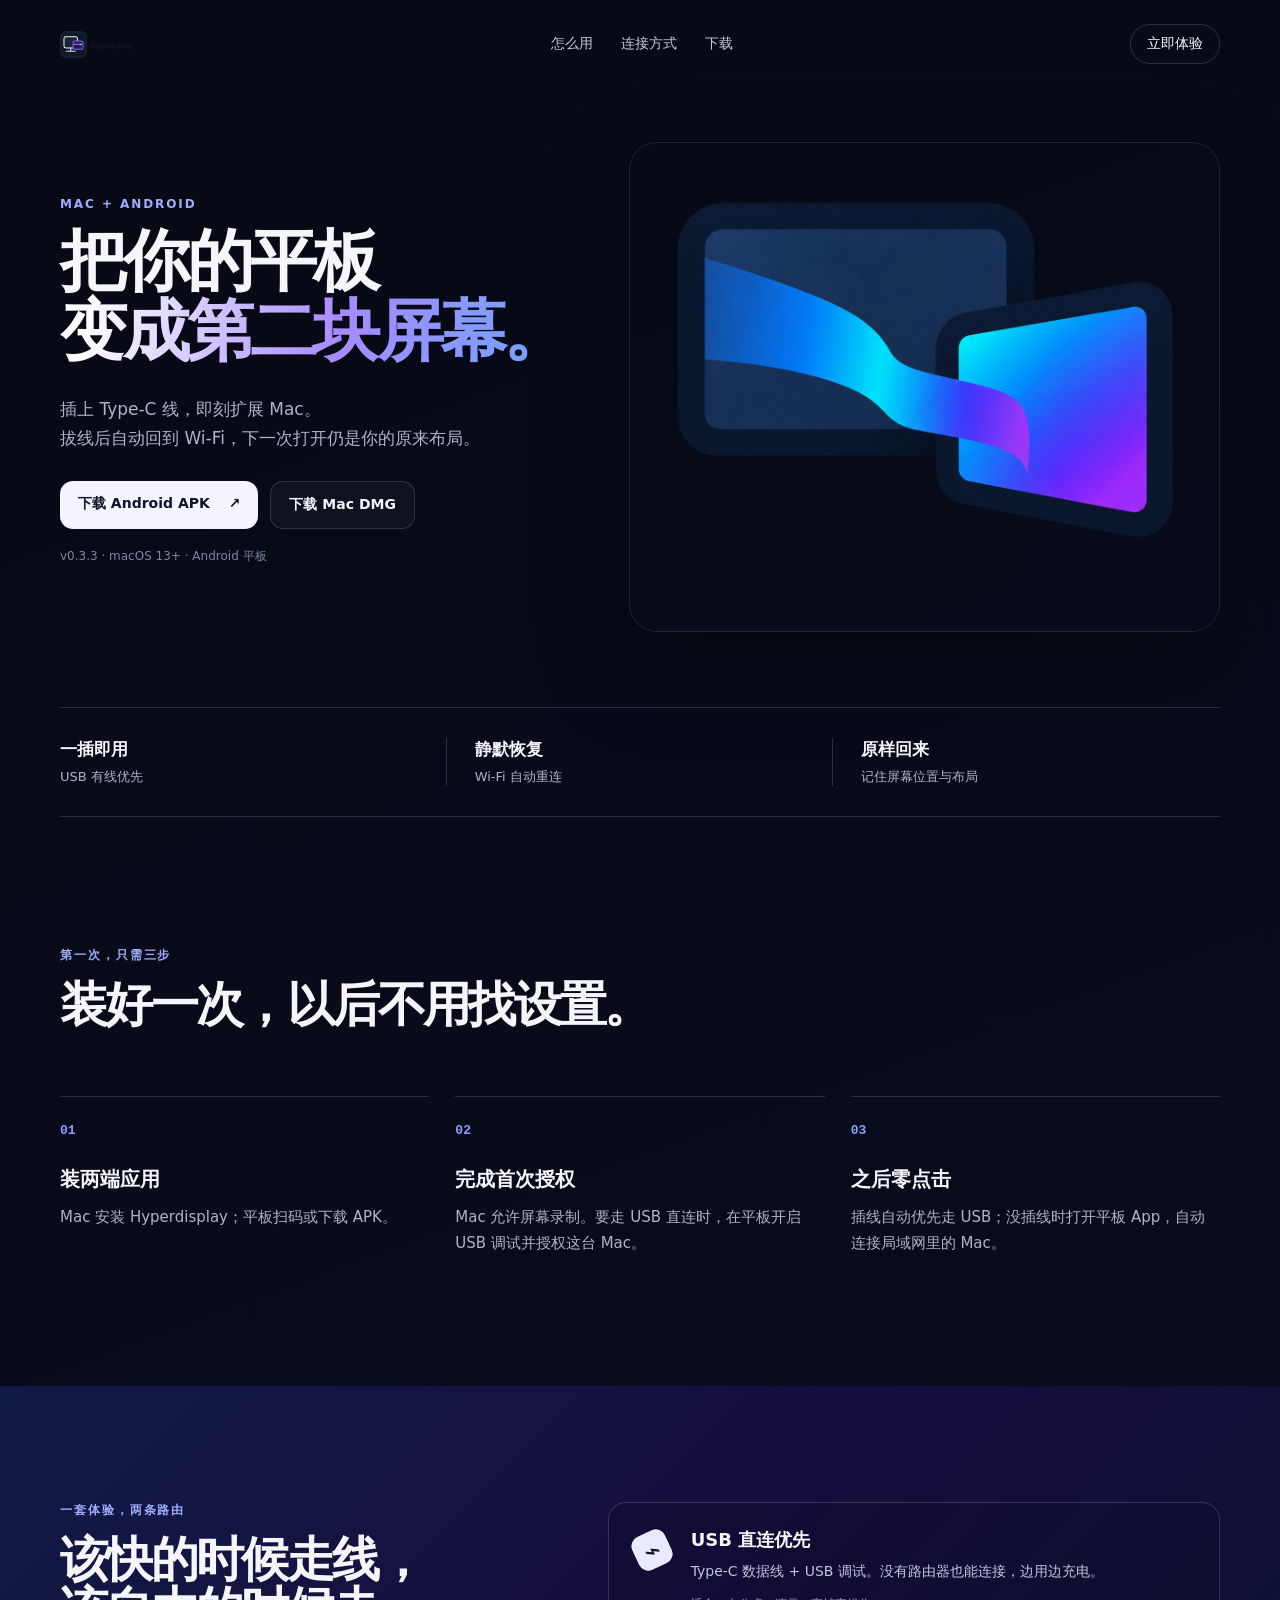
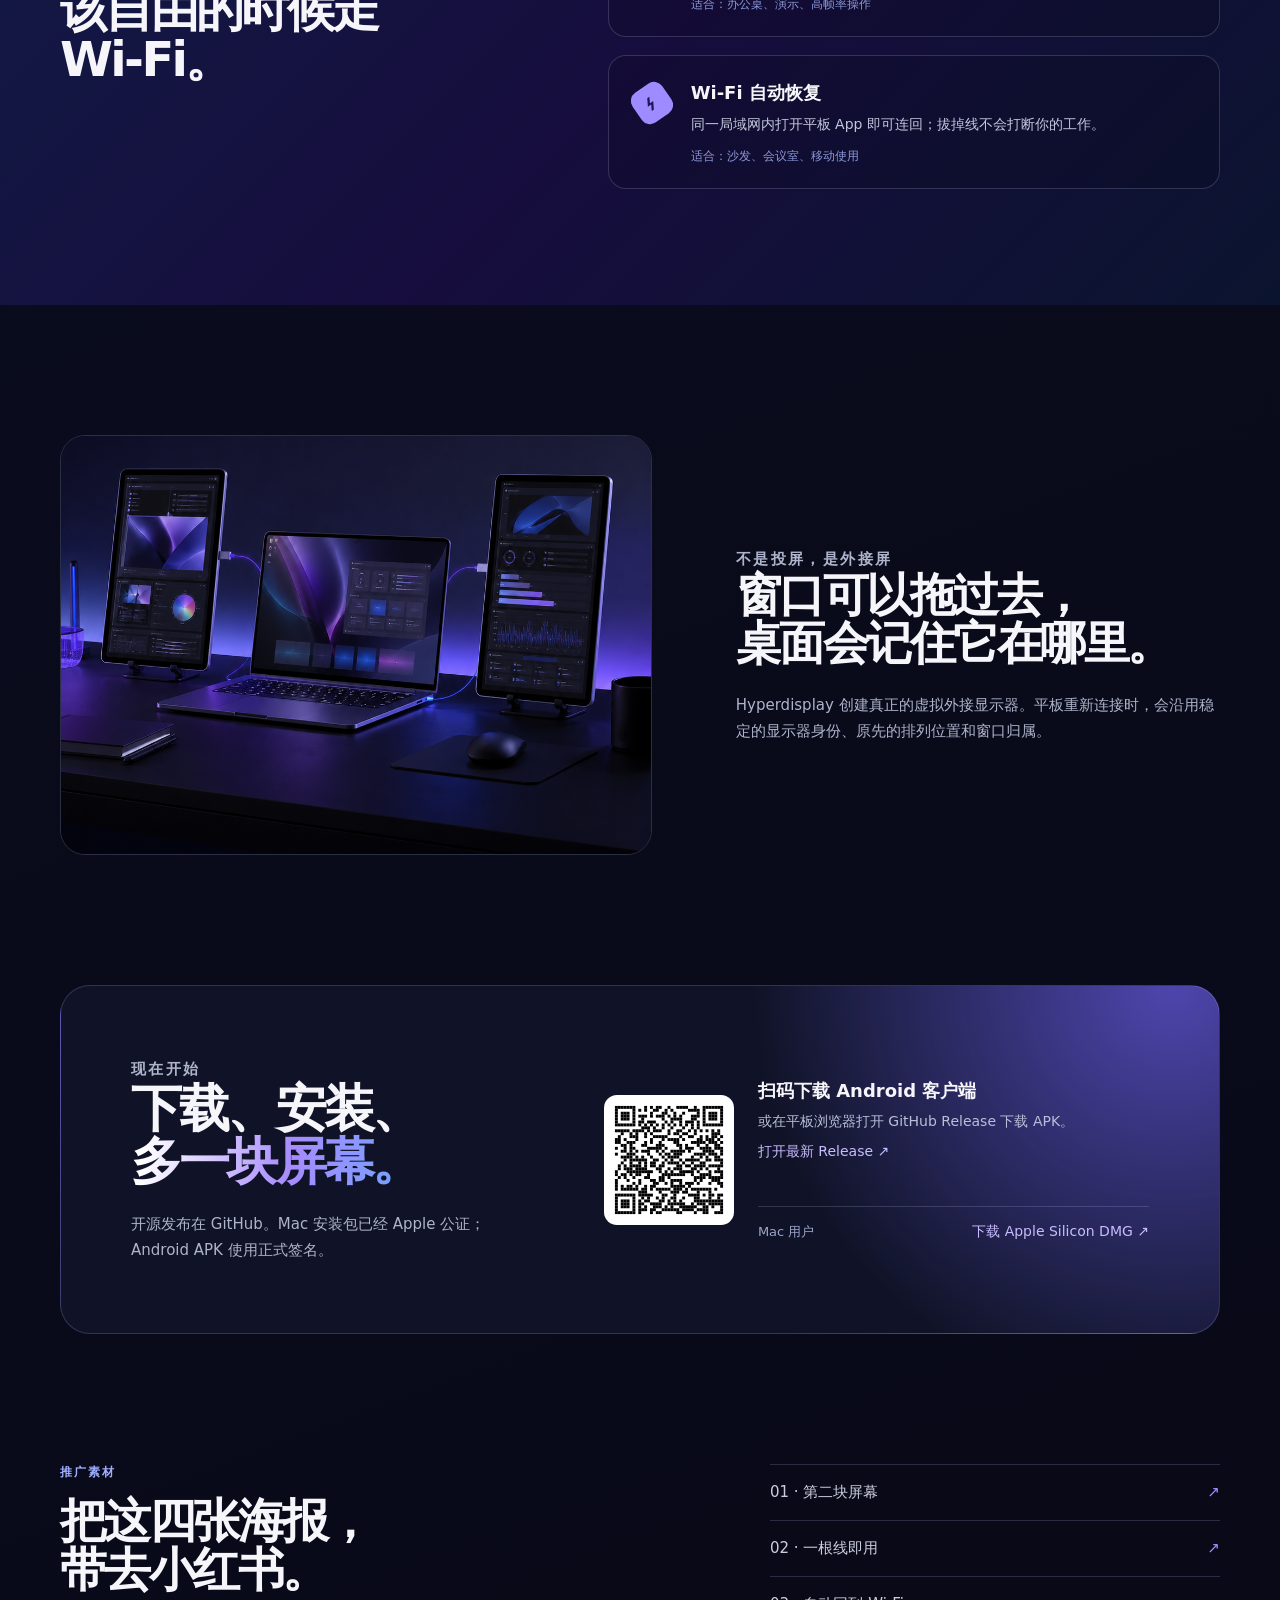
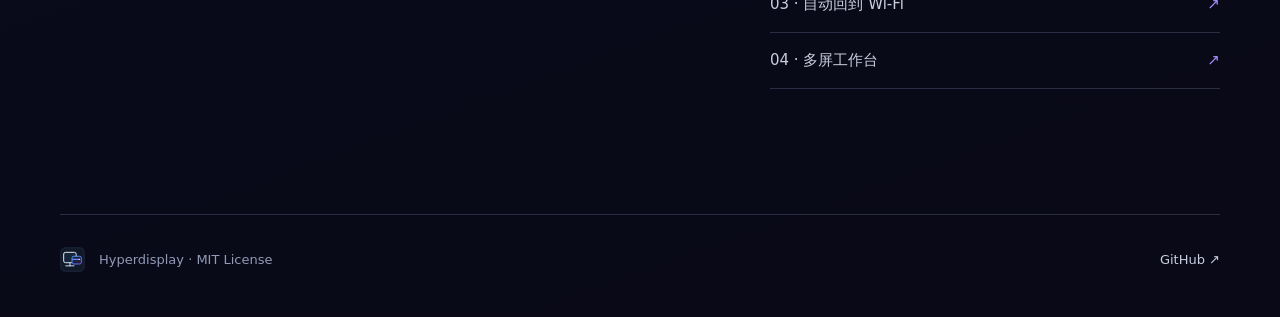
==== site/index.html @ ab23273b "release: prepare v0.3.3 with stable layouts and USB upgrade" ====
<!doctype html>
<html lang="zh-CN">
  <head>
    <meta charset="utf-8" />
    <meta name="viewport" content="width=device-width, initial-scale=1" />
    <meta name="description" content="Hyperdisplay：让 Android 平板成为 Mac 的第二块外接屏。USB 优先，Wi‑Fi 自动恢复。" />
    <title>Hyperdisplay — 让平板成为 Mac 的第二块屏幕</title>
    <link rel="icon" href="assets/hyperdisplay-mark.svg" type="image/svg+xml" />
    <link rel="stylesheet" href="styles.css" />
  </head>
  <body>
    <div class="aurora aurora-a"></div><div class="aurora aurora-b"></div>
    <header class="nav wrap">
      <a class="brand" href="#top" aria-label="Hyperdisplay 首页"><img src="assets/hyperdisplay-logo.svg" alt="Hyperdisplay" /></a>
      <nav aria-label="页面导航"><a href="#how">怎么用</a><a href="#connection">连接方式</a><a href="#download">下载</a></nav>
      <a class="nav-download" href="#download">立即体验</a>
    </header>

    <main id="top">
      <section class="hero wrap">
        <div class="hero-copy">
          <p class="eyeline">MAC + ANDROID</p>
          <h1>把你的平板<br /><em>变成第二块屏幕。</em></h1>
          <p class="hero-lede">插上 Type‑C 线，即刻扩展 Mac。<br />拔线后自动回到 Wi‑Fi，下一次打开仍是你的原来布局。</p>
          <div class="hero-actions">
            <a class="button primary" href="https://github.com/dyyz1993/hyperdisplay/releases/latest/download/Hyperdisplay-android.apk">下载 Android APK <span>↗</span></a>
            <a class="button secondary" href="https://github.com/dyyz1993/hyperdisplay/releases/latest/download/Hyperdisplay-macOS-arm64.dmg">下载 Mac DMG</a>
          </div>
          <p class="release-note">v0.3.3 · macOS 13+ · Android 平板</p>
        </div>
        <div class="hero-art"><img src="assets/hero.png" alt="Mac 与平板通过紫蓝色连接线协同工作" /></div>
      </section>

      <section class="promise wrap" aria-label="产品优势">
        <div><strong>一插即用</strong><span>USB 有线优先</span></div>
        <div><strong>静默恢复</strong><span>Wi‑Fi 自动重连</span></div>
        <div><strong>原样回来</strong><span>记住屏幕位置与布局</span></div>
      </section>

      <section id="how" class="how wrap">
        <div class="section-intro"><p class="eyeline">第一次，只需三步</p><h2>装好一次，以后不用找设置。</h2></div>
        <ol>
          <li><span>01</span><h3>装两端应用</h3><p>Mac 安装 Hyperdisplay；平板扫码或下载 APK。</p></li>
          <li><span>02</span><h3>完成首次授权</h3><p>Mac 允许屏幕录制。要走 USB 直连时，在平板开启 USB 调试并授权这台 Mac。</p></li>
          <li><span>03</span><h3>之后零点击</h3><p>插线自动优先走 USB；没插线时打开平板 App，自动连接局域网里的 Mac。</p></li>
        </ol>
      </section>

      <section id="connection" class="connection">
        <div class="wrap connection-grid">
          <div class="connection-copy"><p class="eyeline">一套体验，两条路由</p><h2>该快的时候走线，<br />该自由的时候走 Wi‑Fi。</h2></div>
          <div class="routes">
            <article><div class="route-icon cable">⌁</div><h3>USB 直连优先</h3><p>Type‑C 数据线 + USB 调试。没有路由器也能连接，边用边充电。</p><small>适合：办公桌、演示、高帧率操作</small></article>
            <article><div class="route-icon wifi">⌁</div><h3>Wi‑Fi 自动恢复</h3><p>同一局域网内打开平板 App 即可连回；拔掉线不会打断你的工作。</p><small>适合：沙发、会议室、移动使用</small></article>
          </div>
        </div>
      </section>

      <section class="layout wrap">
        <div class="layout-visual"><img src="assets/poster-multi.png" alt="一台 Mac 与多个平板外接屏组成的工作空间" /></div>
        <div><p class="eyeline">不是投屏，是外接屏</p><h2>窗口可以拖过去，<br />桌面会记住它在哪里。</h2><p>Hyperdisplay 创建真正的虚拟外接显示器。平板重新连接时，会沿用稳定的显示器身份、原先的排列位置和窗口归属。</p></div>
      </section>

      <section id="download" class="download wrap">
        <div class="download-copy"><p class="eyeline">现在开始</p><h2>下载、安装、<br /><em>多一块屏幕。</em></h2><p>开源发布在 GitHub。Mac 安装包已经 Apple 公证；Android APK 使用正式签名。</p></div>
        <div class="download-panel">
          <img class="qr" src="assets/qr-android.svg" alt="扫描下载 Android APK" />
          <div><h3>扫码下载 Android 客户端</h3><p>或在平板浏览器打开 GitHub Release 下载 APK。</p><a href="https://github.com/dyyz1993/hyperdisplay/releases/latest">打开最新 Release ↗</a></div>
          <div class="mac-row"><span>Mac 用户</span><a href="https://github.com/dyyz1993/hyperdisplay/releases/latest/download/Hyperdisplay-macOS-arm64.dmg">下载 Apple Silicon DMG ↗</a></div>
        </div>
      </section>

      <section class="social wrap"><div><p class="eyeline">推广素材</p><h2>把这四张海报，<br />带去小红书。</h2></div><div class="poster-links"><a href="posters/01-second-screen.html">01 · 第二块屏幕</a><a href="posters/02-one-cable.html">02 · 一根线即用</a><a href="posters/03-wifi-recovery.html">03 · 自动回到 Wi‑Fi</a><a href="posters/04-multi-display.html">04 · 多屏工作台</a></div></section>
    </main>

    <footer class="wrap"><img src="assets/hyperdisplay-mark.svg" alt="" /><span>Hyperdisplay · MIT License</span><a href="https://github.com/dyyz1993/hyperdisplay">GitHub ↗</a></footer>
  </body>
</html>
---- site/styles.css ----
:root{--ink:#070914;--ink2:#0d1124;--paper:#f5f5fa;--muted:#aeb4cb;--violet:#8d68ff;--blue:#4a84ff;--line:rgba(198,210,255,.18);font-family:"SF Pro Display","PingFang SC","Noto Sans CJK SC",system-ui,sans-serif;color:var(--paper);background:var(--ink)}*{box-sizing:border-box}html{scroll-behavior:smooth}body{margin:0;overflow-x:hidden;background:linear-gradient(160deg,#070914 0%,#090c1d 48%,#090917 100%)}a{color:inherit;text-decoration:none}.wrap{width:min(1160px,calc(100% - 48px));margin-inline:auto}.aurora{position:fixed;z-index:-1;filter:blur(90px);opacity:.25;border-radius:50%;pointer-events:none}.aurora-a{width:380px;height:380px;background:#3155ff;top:-120px;right:-100px}.aurora-b{width:360px;height:360px;background:#7039ec;left:-160px;top:760px}.nav{height:88px;display:flex;align-items:center;justify-content:space-between;gap:28px}.brand img{height:27px;display:block}.nav nav{display:flex;gap:28px;font-size:14px;color:#c7c9d7}.nav nav a:hover{color:#fff}.nav-download{padding:10px 16px;border:1px solid var(--line);border-radius:999px;font-size:14px}.hero{min-height:610px;display:grid;grid-template-columns:1fr 1.08fr;align-items:center;gap:22px;padding-block:54px 75px}.eyeline{margin:0 0 16px;color:#9faeff;font-size:12px;letter-spacing:.16em;font-weight:700}.hero h1,.section-intro h2,.connection h2,.layout h2,.download h2,.social h2{margin:0;letter-spacing:-.055em;line-height:1.04;font-size:clamp(42px,5.25vw,72px)}em{font-style:normal;background:linear-gradient(100deg,#fff 5%,#a78bff 55%,#6ba5ff);-webkit-background-clip:text;background-clip:text;color:transparent}.hero-lede{color:var(--muted);font-size:17px;line-height:1.7;margin:28px 0}.hero-actions{display:flex;gap:12px;flex-wrap:wrap}.button{border-radius:13px;padding:14px 18px;font-size:14px;font-weight:650;transition:transform .2s,background .2s}.button:hover{transform:translateY(-2px)}.primary{background:#f3f4ff;color:#111426}.primary span{margin-left:14px}.secondary{border:1px solid var(--line);background:rgba(255,255,255,.035)}.release-note{font-size:12px;color:#7e86a6;margin-top:19px}.hero-art{height:490px;overflow:hidden;border-radius:28px;border:1px solid rgba(151,171,255,.15);box-shadow:0 35px 90px rgba(0,0,0,.4)}.hero-art img{width:100%;height:100%;object-fit:cover;object-position:center;display:block}.promise{border-top:1px solid var(--line);border-bottom:1px solid var(--line);display:grid;grid-template-columns:repeat(3,1fr);padding:30px 0;margin-bottom:130px}.promise div{padding:0 28px;border-right:1px solid var(--line)}.promise div:first-child{padding-left:0}.promise div:last-child{border:0}.promise strong,.promise span{display:block}.promise strong{font-size:17px;margin-bottom:7px}.promise span{font-size:13px;color:var(--muted)}.how{padding-bottom:130px}.section-intro{max-width:630px}.section-intro h2{font-size:48px}.how ol{list-style:none;margin:66px 0 0;padding:0;display:grid;grid-template-columns:repeat(3,1fr);gap:26px}.how li{padding-top:22px;border-top:1px solid var(--line)}.how li span{font:600 13px ui-monospace,SFMono-Regular,monospace;color:#8d9dff}.how h3{margin:28px 0 11px;font-size:20px}.how li p,.layout p,.download-copy>p{margin:0;color:var(--muted);font-size:15px;line-height:1.75}.connection{padding:116px 0;background:linear-gradient(135deg,#121b45,#160d3d 52%,#0b142f)}.connection-grid{display:grid;grid-template-columns:.85fr 1.15fr;gap:95px;align-items:start}.connection h2{font-size:48px}.routes{display:grid;gap:18px}.routes article{position:relative;padding:25px 28px 23px 82px;border:1px solid rgba(214,220,255,.18);border-radius:18px;background:rgba(0,0,0,.12)}.route-icon{position:absolute;left:25px;top:29px;width:36px;height:36px;display:grid;place-items:center;border-radius:10px;background:#e9e9ff;color:#141126;font-size:27px;transform:rotate(-25deg)}.route-icon.wifi{background:#9d8bff;color:#201457;transform:rotate(55deg)}.routes h3{margin:0 0 8px;font-size:18px}.routes p{margin:0;color:#c2c7dc;font-size:14px;line-height:1.6}.routes small{display:block;margin-top:13px;color:#8c99d8;font-size:12px}.layout{padding:130px 0;display:grid;grid-template-columns:1.1fr .9fr;gap:84px;align-items:center}.layout-visual{height:420px;border-radius:25px;overflow:hidden;border:1px solid var(--line)}.layout-visual img{width:100%;height:100%;object-fit:cover;object-position:50% 70%}.layout h2{font-size:46px;margin-bottom:24px}.download{margin-bottom:130px;padding:70px;display:grid;grid-template-columns:.85fr 1.15fr;gap:70px;border:1px solid rgba(173,186,255,.2);border-radius:30px;background:radial-gradient(circle at 96% 0,#4e46ad 0,transparent 36%),#101327}.download h2{font-size:51px;margin-bottom:22px}.download-panel{display:grid;grid-template-columns:130px 1fr;column-gap:24px;align-items:center}.qr{width:130px;height:130px;border-radius:13px;background:#fff;padding:8px;grid-row:span 2}.download-panel h3{margin:0 0 8px;font-size:18px}.download-panel p{color:#b8bfd8;font-size:14px;line-height:1.5;margin:0 0 9px}.download-panel a{color:#c8bcff;font-size:14px}.mac-row{grid-column:2;border-top:1px solid var(--line);padding-top:16px;display:flex;justify-content:space-between;gap:15px}.mac-row span{font-size:13px;color:#9ca6ca}.social{display:flex;justify-content:space-between;gap:40px;padding-bottom:125px}.social h2{font-size:47px}.poster-links{min-width:min(100%,450px);border-top:1px solid var(--line)}.poster-links a{display:flex;justify-content:space-between;padding:18px 0;border-bottom:1px solid var(--line);color:#c9cedf;font-size:15px}.poster-links a:after{content:'↗';color:#a78bff}.poster-links a:hover{color:white}footer{border-top:1px solid var(--line);padding:32px 0 45px;display:flex;align-items:center;gap:14px;color:#929ab6;font-size:13px}footer img{width:25px}footer a{margin-left:auto;color:#c9cde0}@media(max-width:760px){.wrap{width:min(100% - 32px,620px)}.nav{height:74px}.nav nav{display:none}.nav-download{font-size:13px}.hero{grid-template-columns:1fr;padding:35px 0 45px;min-height:0}.hero-art{height:330px;order:-1;border-radius:20px}.hero h1{font-size:49px}.promise{grid-template-columns:1fr;padding:12px 0;margin-bottom:80px}.promise div{padding:17px 0;border-right:0;border-bottom:1px solid var(--line)}.promise div:last-child{border-bottom:0}.section-intro h2,.connection h2,.layout h2,.download h2,.social h2{font-size:39px}.how{padding-bottom:80px}.how ol,.connection-grid,.layout,.download{grid-template-columns:1fr;gap:32px}.how ol{margin-top:42px}.connection{padding:82px 0}.layout{padding:80px 0}.layout-visual{height:320px;order:2}.download{padding:33px 26px;margin-bottom:80px}.download-panel{grid-template-columns:100px 1fr;column-gap:18px}.qr{width:100px;height:100px}.mac-row{grid-column:1/-1;margin-top:8px}.social{display:block;padding-bottom:78px}.poster-links{margin-top:40px}footer{padding-bottom:26px}.hero-lede{font-size:16px}}
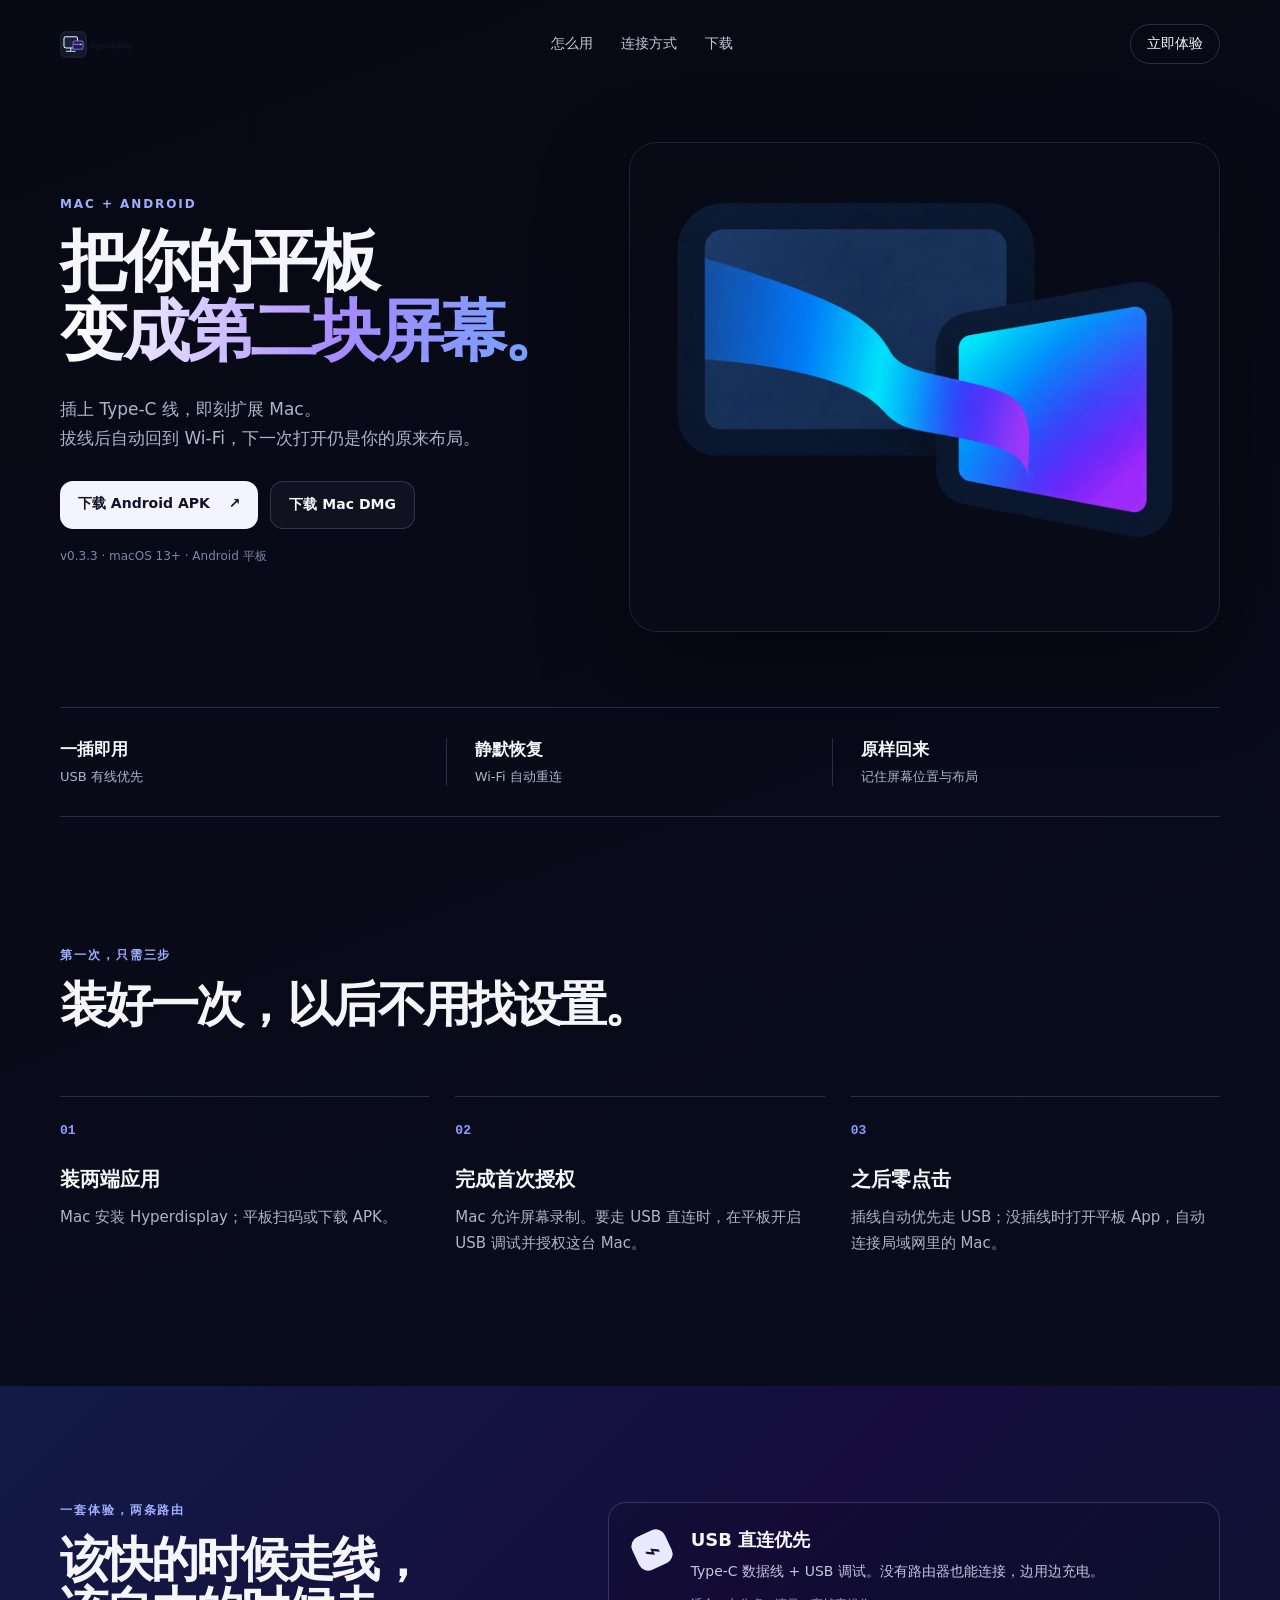
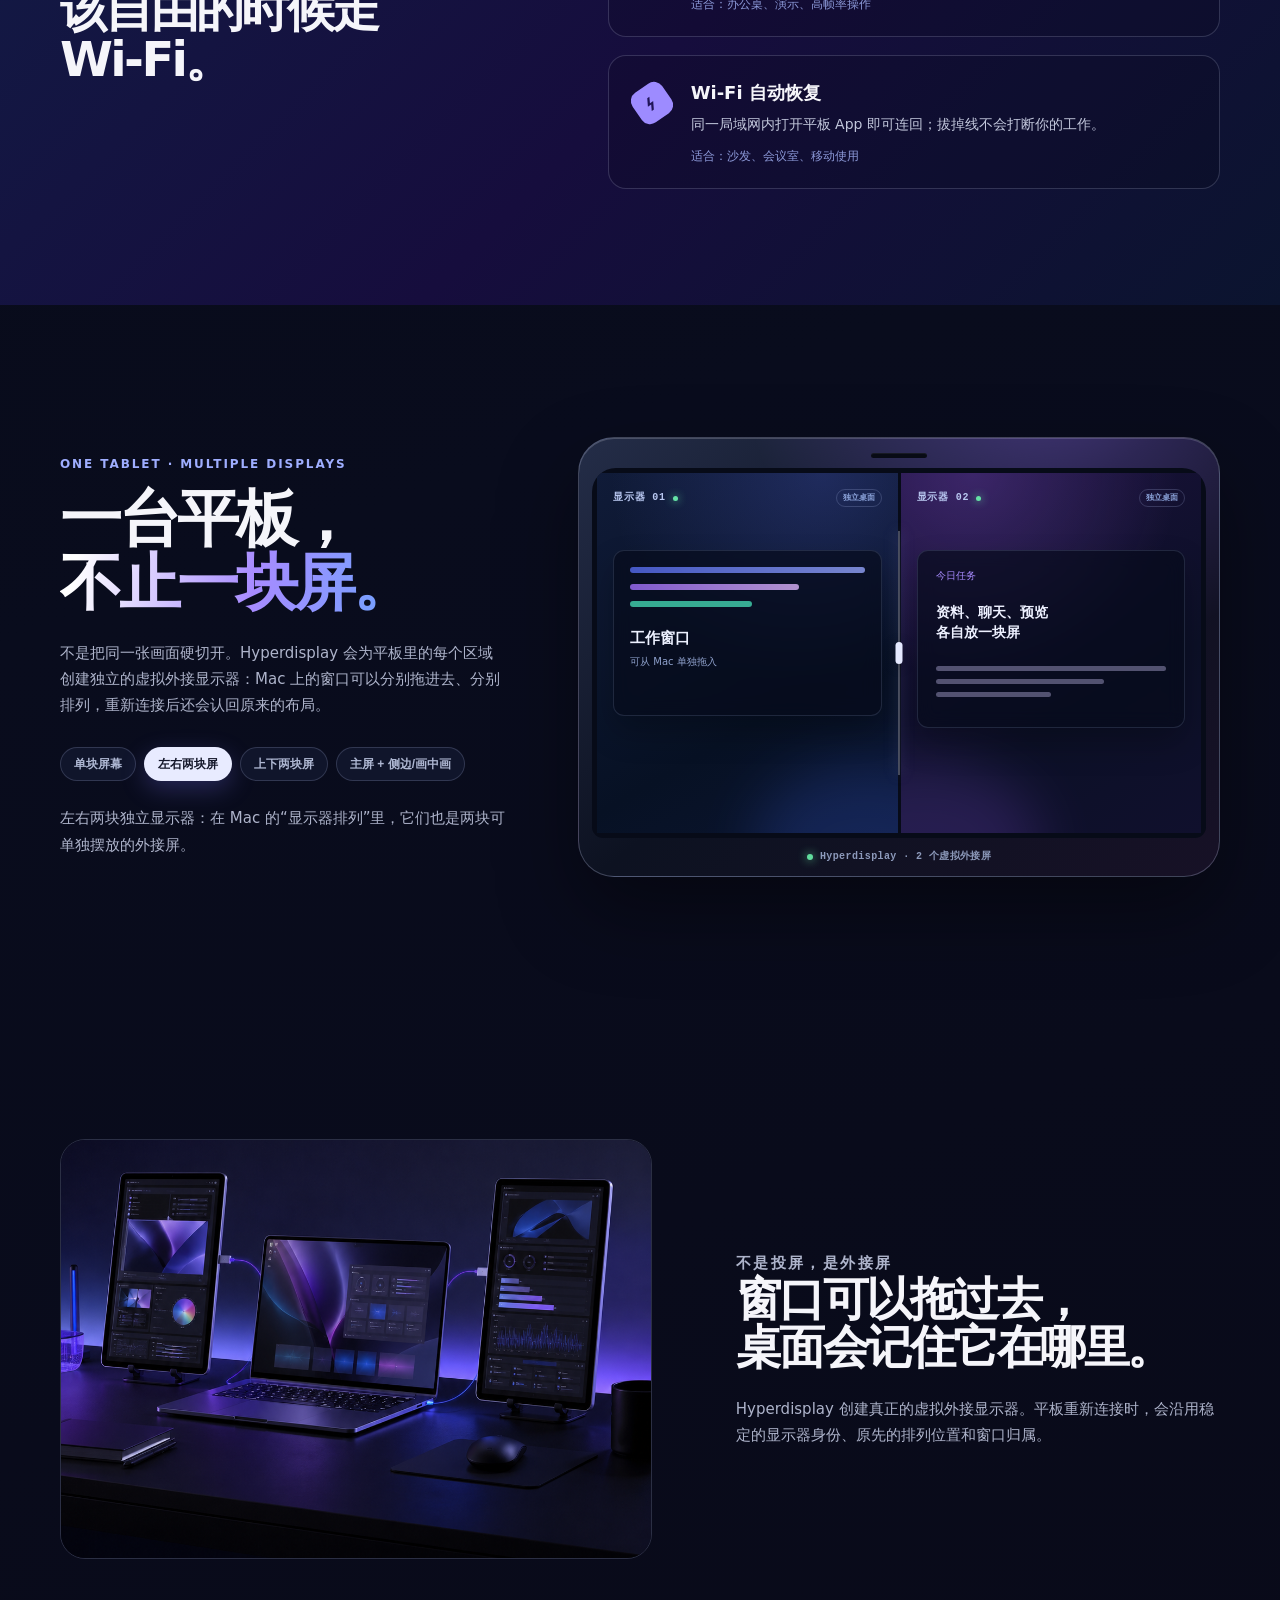
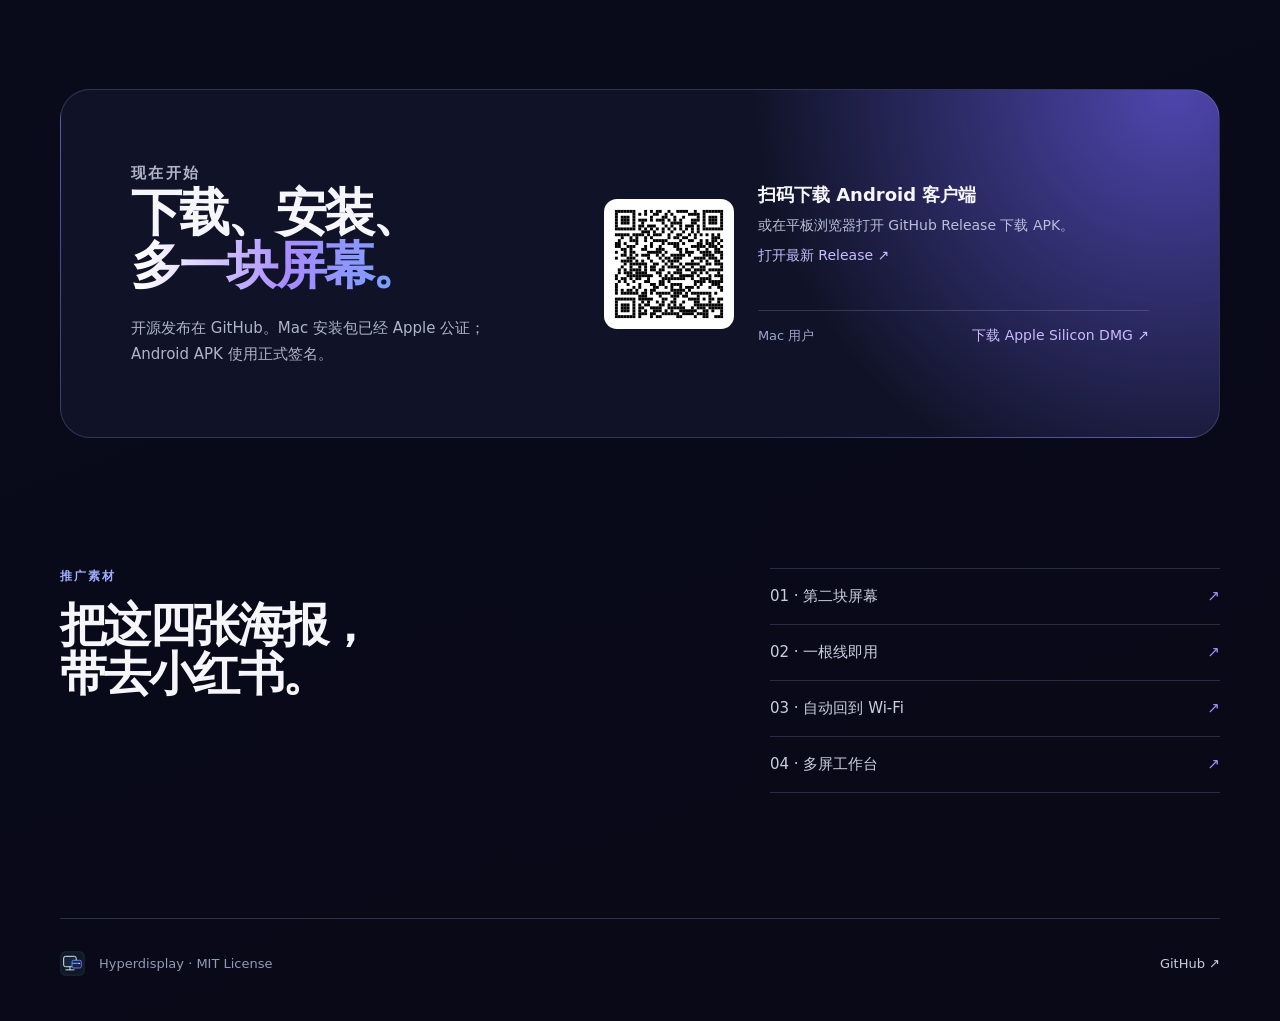
==== commit 5ada6bf9: "docs: demonstrate multi-display tablet layouts" ====
--- a/site/index.html
+++ b/site/index.html
@@ -7,6 +7,7 @@
     <title>Hyperdisplay — 让平板成为 Mac 的第二块屏幕</title>
     <link rel="icon" href="assets/hyperdisplay-mark.svg" type="image/svg+xml" />
     <link rel="stylesheet" href="styles.css" />
+    <link rel="stylesheet" href="multi-screen.css" />
   </head>
   <body>
     <div class="aurora aurora-a"></div><div class="aurora aurora-b"></div>
@@ -56,6 +57,39 @@
         </div>
       </section>
 
+      <section id="multi-screen" class="tablet-layout wrap">
+        <div class="tablet-layout-copy">
+          <p class="eyeline">ONE TABLET · MULTIPLE DISPLAYS</p>
+          <h2>一台平板，<br /><em>不止一块屏。</em></h2>
+          <p>不是把同一张画面硬切开。Hyperdisplay 会为平板里的每个区域创建独立的虚拟外接显示器：Mac 上的窗口可以分别拖进去、分别排列，重新连接后还会认回原来的布局。</p>
+          <div class="layout-switcher" role="group" aria-label="平板多屏布局演示">
+            <button type="button" data-layout="single" aria-pressed="false">单块屏幕</button>
+            <button type="button" data-layout="horizontal" aria-pressed="true">左右两块屏</button>
+            <button type="button" data-layout="vertical" aria-pressed="false">上下两块屏</button>
+            <button type="button" data-layout="pip" aria-pressed="false">主屏 + 侧边/画中画</button>
+          </div>
+          <p class="layout-caption" aria-live="polite">左右两块独立显示器：在 Mac 的“显示器排列”里，它们也是两块可单独摆放的外接屏。</p>
+        </div>
+
+        <div class="tablet-stage" data-layout="horizontal" aria-label="平板多块独立显示器动态示意">
+          <div class="tablet-camera"></div>
+          <div class="tablet-screen">
+            <article class="screen-pane pane-a">
+              <div class="pane-head"><span>显示器 01</span><i></i><b>独立桌面</b></div>
+              <div class="mock-window code-window"><span></span><span></span><span></span><strong>工作窗口</strong><small>可从 Mac 单独拖入</small></div>
+              <div class="pane-glow"></div>
+            </article>
+            <article class="screen-pane pane-b">
+              <div class="pane-head"><span>显示器 02</span><i></i><b>独立桌面</b></div>
+              <div class="mock-window note-window"><small>今日任务</small><strong>资料、聊天、预览<br />各自放一块屏</strong><em></em><em></em><em></em></div>
+              <div class="pane-glow"></div>
+            </article>
+            <div class="demo-divider" aria-hidden="true"><span></span></div>
+          </div>
+          <div class="tablet-footer"><span class="live-dot"></span> Hyperdisplay · 2 个虚拟外接屏</div>
+        </div>
+      </section>
+
       <section class="layout wrap">
         <div class="layout-visual"><img src="assets/poster-multi.png" alt="一台 Mac 与多个平板外接屏组成的工作空间" /></div>
         <div><p class="eyeline">不是投屏，是外接屏</p><h2>窗口可以拖过去，<br />桌面会记住它在哪里。</h2><p>Hyperdisplay 创建真正的虚拟外接显示器。平板重新连接时，会沿用稳定的显示器身份、原先的排列位置和窗口归属。</p></div>
@@ -74,5 +108,30 @@
     </main>
 
     <footer class="wrap"><img src="assets/hyperdisplay-mark.svg" alt="" /><span>Hyperdisplay · MIT License</span><a href="https://github.com/dyyz1993/hyperdisplay">GitHub ↗</a></footer>
+    <script>
+      (() => {
+        const stage = document.querySelector('.tablet-stage');
+        const footer = stage?.querySelector('.tablet-footer');
+        const caption = document.querySelector('.layout-caption');
+        const labels = {
+          single: ['单块完整外接屏：平板作为一块完整显示器使用。', '1 个虚拟外接屏'],
+          horizontal: ['左右两块独立显示器：在 Mac 的“显示器排列”里，它们也是两块可单独摆放的外接屏。', '2 个虚拟外接屏'],
+          vertical: ['上下两块独立显示器：上下区域分别对应两块可拖放窗口的外接屏。', '2 个虚拟外接屏'],
+          pip: ['主屏与侧边/画中画：重点内容在主区域，辅助窗口留在独立小屏。', '2 个虚拟外接屏'],
+        };
+        document.querySelectorAll('[data-layout]').forEach((button) => {
+          if (button.tagName !== 'BUTTON') return;
+          button.addEventListener('click', () => {
+            const mode = button.dataset.layout;
+            stage.dataset.layout = mode;
+            document.querySelectorAll('.layout-switcher button').forEach((item) => {
+              item.setAttribute('aria-pressed', String(item === button));
+            });
+            caption.textContent = labels[mode][0];
+            footer.lastChild.textContent = ` Hyperdisplay · ${labels[mode][1]}`;
+          });
+        });
+      })();
+    </script>
   </body>
 </html>
--- a/site/multi-screen.css
+++ b/site/multi-screen.css
@@ -0,0 +1,169 @@
+.tablet-layout {
+  display: grid;
+  grid-template-columns: .82fr 1.18fr;
+  gap: 72px;
+  align-items: center;
+  padding: 132px 0;
+}
+
+.tablet-layout h2 {
+  margin: 0;
+  font-size: clamp(42px, 5vw, 62px);
+  letter-spacing: -.055em;
+  line-height: 1.04;
+}
+
+.tablet-layout-copy > p:not(.eyeline) {
+  max-width: 465px;
+  margin: 24px 0 0;
+  color: var(--muted);
+  font-size: 15px;
+  line-height: 1.75;
+}
+
+.layout-switcher {
+  display: flex;
+  flex-wrap: wrap;
+  gap: 8px;
+  margin-top: 29px;
+}
+
+.layout-switcher button {
+  appearance: none;
+  border: 1px solid var(--line);
+  border-radius: 999px;
+  background: #10152b;
+  color: #aeb7d2;
+  padding: 10px 13px;
+  font: 600 12px/1 "PingFang SC", sans-serif;
+  cursor: pointer;
+  transition: background .2s, color .2s, transform .2s;
+}
+
+.layout-switcher button:hover { transform: translateY(-1px); color: #fff; }
+.layout-switcher button[aria-pressed="true"] {
+  border-color: transparent;
+  background: #e8ebff;
+  color: #15182b;
+  box-shadow: 0 8px 24px rgba(123, 118, 255, .26);
+}
+
+.tablet-layout-copy .layout-caption {
+  min-height: 48px;
+  margin-top: 19px;
+  color: #a9b7e9;
+  font-size: 13px;
+  line-height: 1.65;
+}
+
+.tablet-stage {
+  position: relative;
+  overflow: hidden;
+  padding: 15px 13px 0;
+  border: 1px solid rgba(211, 220, 255, .25);
+  border-radius: 36px;
+  background: linear-gradient(142deg, #242d48, #0d1221 48%, #171126);
+  box-shadow: 0 35px 80px rgba(0, 0, 0, .38), inset 0 1px 0 rgba(255, 255, 255, .18);
+}
+
+.tablet-stage::before {
+  content: "";
+  position: absolute;
+  inset: 0;
+  background: radial-gradient(circle at 74% -20%, rgba(151, 106, 255, .4), transparent 44%);
+  pointer-events: none;
+}
+
+.tablet-camera {
+  position: relative;
+  z-index: 2;
+  width: 56px;
+  height: 5px;
+  margin: 0 auto 10px;
+  border-radius: 999px;
+  background: #080b15;
+  box-shadow: inset 0 1px 1px rgba(255, 255, 255, .07);
+}
+
+.tablet-screen {
+  position: relative;
+  display: grid;
+  grid-template-columns: 1fr 1fr;
+  gap: 3px;
+  height: 370px;
+  padding: 5px;
+  overflow: hidden;
+  border-radius: 24px 24px 11px 11px;
+  background: #070b18;
+  transition: grid-template-columns .55s cubic-bezier(.2, .8, .2, 1), grid-template-rows .55s cubic-bezier(.2, .8, .2, 1);
+}
+
+.screen-pane {
+  position: relative;
+  min-width: 0;
+  overflow: hidden;
+  padding: 16px;
+  background: radial-gradient(circle at 75% 0, rgba(99, 115, 255, .22), transparent 50%), linear-gradient(150deg, #101b38, #071124 64%, #0b1530);
+  transition: opacity .4s, transform .55s cubic-bezier(.2, .8, .2, 1), width .55s, height .55s;
+}
+
+.pane-b { background: radial-gradient(circle at 24% 0, rgba(168, 104, 255, .24), transparent 48%), linear-gradient(150deg, #1b113c, #0c1027 64%, #10102d); }
+.pane-head { position: relative; z-index: 1; display: flex; align-items: center; gap: 7px; color: #b9c8f1; font: 600 10px/1 ui-monospace, SFMono-Regular, monospace; letter-spacing: .08em; }
+.pane-head i { width: 5px; height: 5px; border-radius: 50%; background: #65e3a6; box-shadow: 0 0 9px #65e3a6; }
+.pane-head b { margin-left: auto; border: 1px solid rgba(189, 205, 255, .2); border-radius: 999px; padding: 4px 6px; color: #8da5dc; font-size: 8px; font-weight: 600; letter-spacing: 0; }
+
+.mock-window { position: relative; z-index: 1; margin-top: 43px; border: 1px solid rgba(184, 204, 255, .14); border-radius: 11px; background: rgba(6, 11, 27, .68); box-shadow: 0 16px 32px rgba(0, 0, 0, .23); backdrop-filter: blur(9px); }
+.code-window { height: 166px; padding: 16px; }
+.code-window span { display: block; height: 6px; margin-bottom: 11px; border-radius: 99px; background: linear-gradient(90deg, #576df2, #97a7ff); opacity: .78; }
+.code-window span:nth-child(2) { width: 72%; background: linear-gradient(90deg, #a370ff, #e1b7ff); }
+.code-window span:nth-child(3) { width: 52%; background: #45d8b2; }
+.code-window strong { display: block; margin-top: 22px; color: #edf1ff; font-size: 15px; }
+.code-window small { display: block; margin-top: 7px; color: #90a2cd; font-size: 10px; }
+.note-window { height: 178px; padding: 18px; }
+.note-window small { display: block; color: #a88cff; font-size: 10px; }
+.note-window strong { display: block; margin: 19px 0 23px; color: #edf0ff; font-size: 14px; line-height: 1.45; }
+.note-window em { display: block; width: 100%; height: 5px; margin-top: 8px; border-radius: 99px; background: rgba(213, 207, 255, .36); }
+.note-window em:nth-of-type(2) { width: 73%; }
+.note-window em:nth-of-type(3) { width: 50%; }
+.pane-glow { position: absolute; right: -85px; bottom: -90px; width: 230px; height: 160px; border-radius: 50%; background: #426dff; opacity: .18; filter: blur(28px); }
+.pane-b .pane-glow { right: auto; left: -90px; background: #9a5aff; }
+
+.demo-divider { position: absolute; z-index: 3; top: 17%; bottom: 17%; left: 50%; display: grid; width: 13px; place-items: center; transform: translateX(-50%); pointer-events: none; transition: opacity .35s, top .55s, bottom .55s, left .55s, width .55s; }
+.demo-divider::before { content: ""; position: absolute; inset: 0 auto; width: 1px; background: rgba(229, 235, 255, .56); box-shadow: 0 0 13px rgba(159, 164, 255, .7); }
+.demo-divider span { position: relative; width: 7px; height: 22px; border-radius: 99px; background: #e5e9ff; box-shadow: 0 2px 12px rgba(0, 0, 0, .35); }
+.tablet-footer { position: relative; z-index: 2; display: flex; align-items: center; justify-content: center; height: 38px; color: #8d9abb; font: 600 10px/1 ui-monospace, SFMono-Regular, monospace; letter-spacing: .04em; }
+.live-dot { display: inline-block; width: 6px; height: 6px; margin-right: 7px; border-radius: 50%; background: #61dd9d; box-shadow: 0 0 10px #61dd9d; animation: pulse-live 1.8s infinite; }
+
+.tablet-stage[data-layout="single"] .tablet-screen { grid-template-columns: 1fr; }
+.tablet-stage[data-layout="single"] .pane-b { opacity: 0; transform: translateX(30px); pointer-events: none; }
+.tablet-stage[data-layout="single"] .demo-divider { opacity: 0; }
+.tablet-stage[data-layout="vertical"] .tablet-screen { grid-template-columns: 1fr; grid-template-rows: 1fr 1fr; }
+.tablet-stage[data-layout="vertical"] .demo-divider { top: 50%; right: 17%; bottom: auto; left: 17%; width: auto; height: 13px; transform: translateY(-50%); }
+.tablet-stage[data-layout="vertical"] .demo-divider::before { inset: auto 0; width: auto; height: 1px; }
+.tablet-stage[data-layout="vertical"] .demo-divider span { width: 22px; height: 7px; }
+.tablet-stage[data-layout="vertical"] .mock-window { height: 112px; margin-top: 23px; }
+.tablet-stage[data-layout="vertical"] .note-window { height: 106px; }
+.tablet-stage[data-layout="vertical"] .note-window strong { margin: 10px 0; font-size: 12px; }
+.tablet-stage[data-layout="vertical"] .note-window em { margin-top: 5px; }
+.tablet-stage[data-layout="pip"] .tablet-screen { display: block; }
+.tablet-stage[data-layout="pip"] .pane-a { height: 100%; }
+.tablet-stage[data-layout="pip"] .pane-b { position: absolute; z-index: 4; right: 16px; bottom: 16px; width: 39%; height: 47%; padding: 12px; border: 1px solid rgba(213, 219, 255, .33); border-radius: 13px; box-shadow: 0 20px 35px rgba(0, 0, 0, .45); }
+.tablet-stage[data-layout="pip"] .pane-b .pane-head b, .tablet-stage[data-layout="pip"] .pane-b .note-window em { display: none; }
+.tablet-stage[data-layout="pip"] .pane-b .note-window { height: 94px; margin-top: 17px; padding: 12px; }
+.tablet-stage[data-layout="pip"] .pane-b .note-window strong { margin: 9px 0; font-size: 10px; }
+.tablet-stage[data-layout="pip"] .demo-divider { opacity: 0; }
+
+@keyframes pulse-live { 50% { transform: scale(.6); opacity: .4; } }
+
+@media (max-width: 760px) {
+  .tablet-layout { grid-template-columns: 1fr; gap: 32px; padding: 80px 0; }
+  .tablet-layout h2 { font-size: 39px; }
+  .tablet-screen { height: 300px; }
+  .screen-pane { padding: 12px; }
+  .mock-window { margin-top: 28px; }
+  .code-window { height: 132px; padding: 12px; }
+  .note-window { height: 142px; padding: 13px; }
+  .note-window strong { margin: 14px 0; font-size: 12px; }
+  .tablet-stage[data-layout="vertical"] .mock-window { height: 83px; margin-top: 14px; }
+  .tablet-stage[data-layout="pip"] .pane-b { right: 11px; bottom: 11px; }
+}
